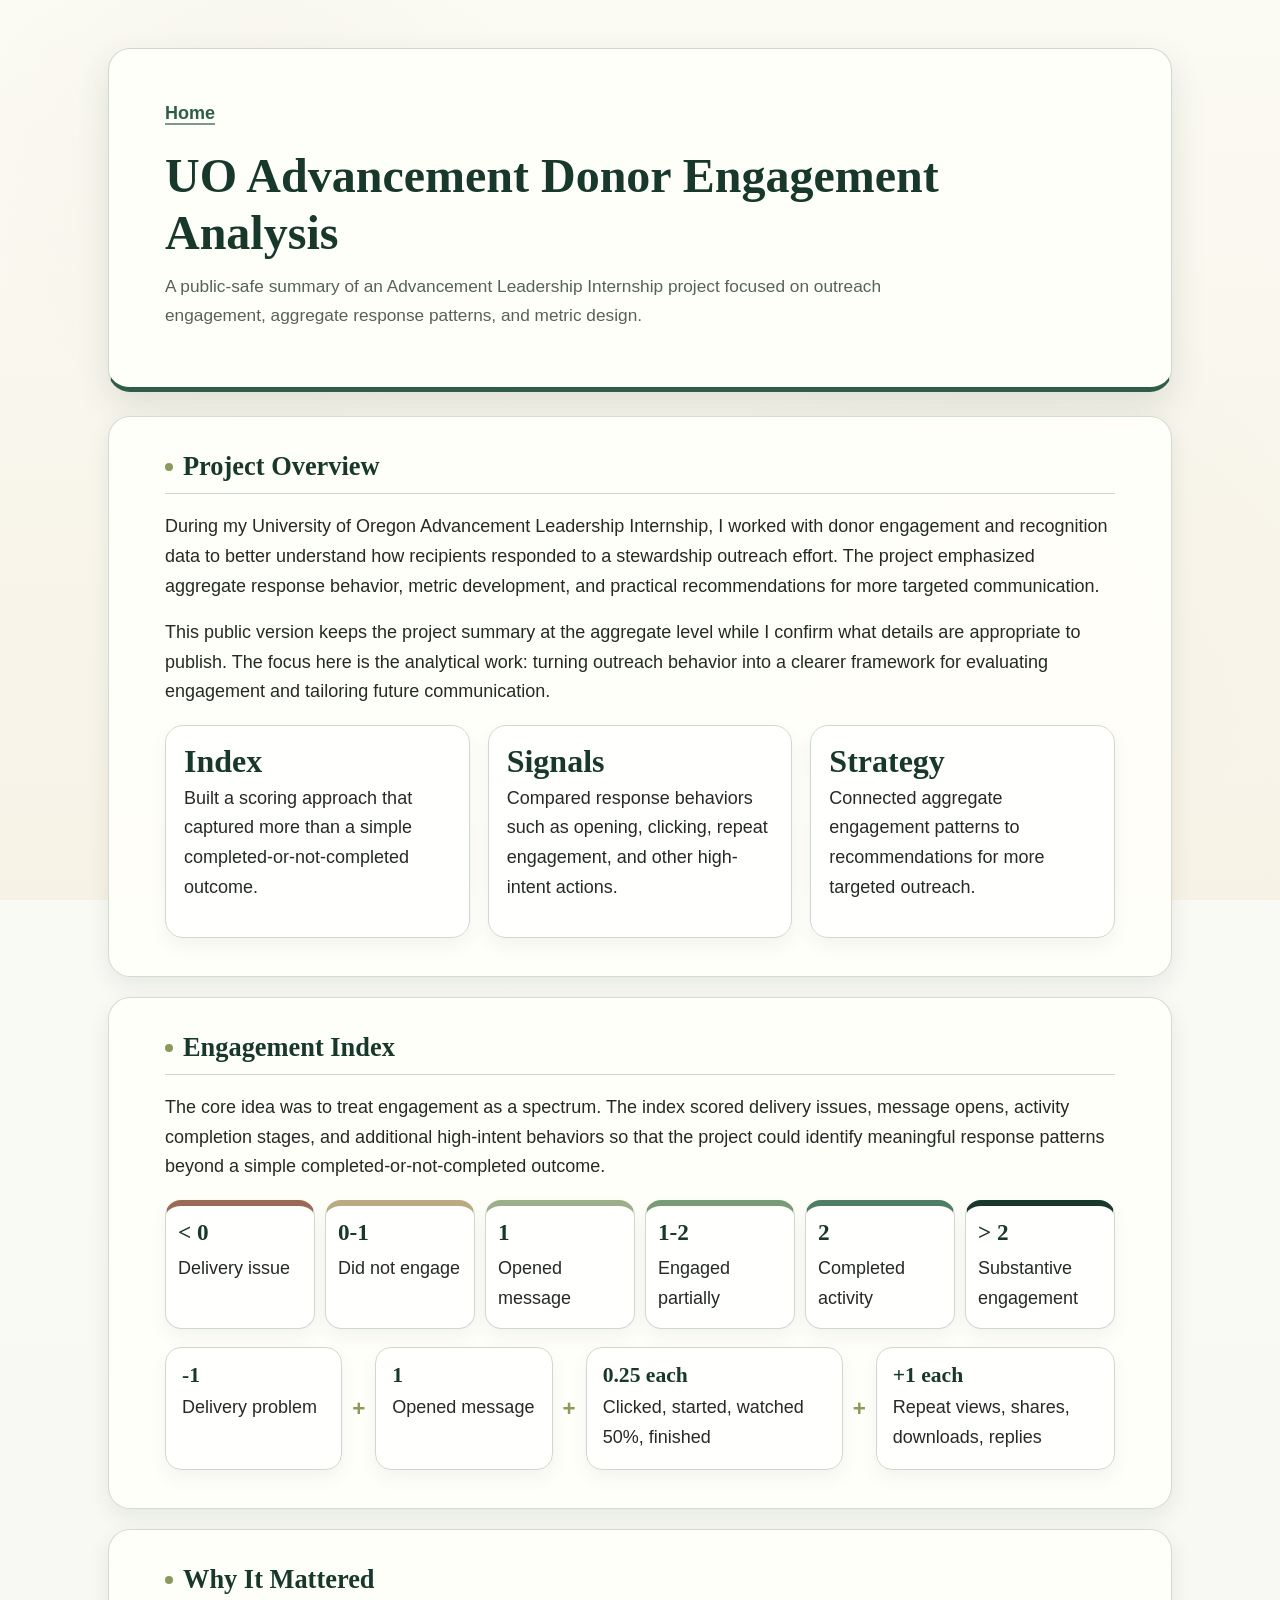
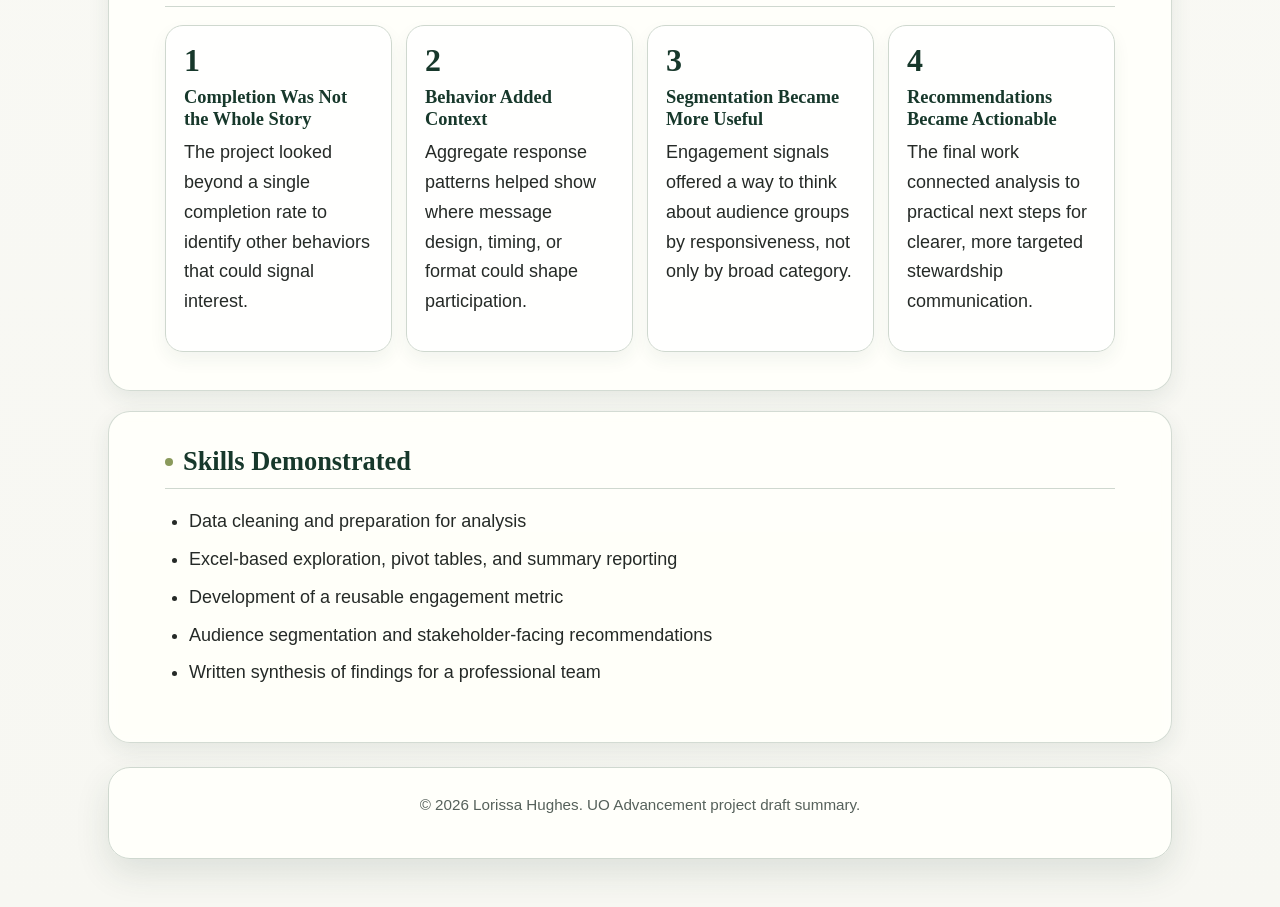
==== advancement-donor-engagement-draft.html @ 178d9bb8 "Create ALI pages full and draft" ====
<!DOCTYPE html>
<html lang="en">
<head>
    <meta charset="UTF-8">
    <meta name="viewport" content="width=device-width, initial-scale=1.0">
    <title>UO Advancement Donor Engagement Analysis</title>
    <link rel="stylesheet" href="project8-styles.css?v=6">
</head>
<body class="project-detail">
    <header>
        <p class="project-nav"><a href="index.html" title="Return to home page">Home</a></p>
        <h1>UO Advancement Donor Engagement Analysis</h1>
        <p class="subtitle">A public-safe summary of an Advancement Leadership Internship project focused on outreach engagement, aggregate response patterns, and metric design.</p>
    </header>

    <main class="project-page">
        <section>
            <h2>Project Overview</h2>
            <p>
                During my University of Oregon Advancement Leadership Internship, I worked
                with donor engagement and recognition data to better understand how recipients
                responded to a stewardship outreach effort. The project emphasized aggregate
                response behavior, metric development, and practical recommendations for more
                targeted communication.
            </p>
            <p>
                This public version keeps the project summary at the aggregate level while I
                confirm what details are appropriate to publish. The focus here is the
                analytical work: turning outreach behavior into a clearer framework for
                evaluating engagement and tailoring future communication.
            </p>
            <div class="metric-grid">
                <div class="metric-card">
                    <p class="metric-value">Index</p>
                    <p>Built a scoring approach that captured more than a simple completed-or-not-completed outcome.</p>
                </div>
                <div class="metric-card">
                    <p class="metric-value">Signals</p>
                    <p>Compared response behaviors such as opening, clicking, repeat engagement, and other high-intent actions.</p>
                </div>
                <div class="metric-card">
                    <p class="metric-value">Strategy</p>
                    <p>Connected aggregate engagement patterns to recommendations for more targeted outreach.</p>
                </div>
            </div>
        </section>

        <section>
            <h2>Engagement Index</h2>
            <p>
                The core idea was to treat engagement as a spectrum. The index scored
                delivery issues, message opens, activity completion stages, and additional
                high-intent behaviors so that the project could identify meaningful response
                patterns beyond a simple completed-or-not-completed outcome.
            </p>
            <div class="index-visual">
                <div class="index-scale" aria-label="Engagement index scoring scale">
                    <div class="index-band delivery">
                        <span class="index-score">&lt; 0</span>
                        <span>Delivery issue</span>
                    </div>
                    <div class="index-band no-engagement">
                        <span class="index-score">0-1</span>
                        <span>Did not engage</span>
                    </div>
                    <div class="index-band opened">
                        <span class="index-score">1</span>
                        <span>Opened message</span>
                    </div>
                    <div class="index-band partial">
                        <span class="index-score">1-2</span>
                        <span>Engaged partially</span>
                    </div>
                    <div class="index-band complete">
                        <span class="index-score">2</span>
                        <span>Completed activity</span>
                    </div>
                    <div class="index-band substantive">
                        <span class="index-score">&gt; 2</span>
                        <span>Substantive engagement</span>
                    </div>
                </div>

                <div class="index-formula" aria-label="Engagement index formula">
                    <div class="formula-card">
                        <span class="formula-value">-1</span>
                        <span>Delivery problem</span>
                    </div>
                    <div class="formula-operator">+</div>
                    <div class="formula-card">
                        <span class="formula-value">1</span>
                        <span>Opened message</span>
                    </div>
                    <div class="formula-operator">+</div>
                    <div class="formula-card">
                        <span class="formula-value">0.25 each</span>
                        <span>Clicked, started, watched 50%, finished</span>
                    </div>
                    <div class="formula-operator">+</div>
                    <div class="formula-card">
                        <span class="formula-value">+1 each</span>
                        <span>Repeat views, shares, downloads, replies</span>
                    </div>
                </div>
            </div>
        </section>

        <section>
            <h2>Why It Mattered</h2>
            <div class="insight-grid">
                <div class="insight-card">
                    <p class="insight-value">1</p>
                    <h3>Completion Was Not the Whole Story</h3>
                    <p>The project looked beyond a single completion rate to identify other behaviors that could signal interest.</p>
                </div>
                <div class="insight-card">
                    <p class="insight-value">2</p>
                    <h3>Behavior Added Context</h3>
                    <p>Aggregate response patterns helped show where message design, timing, or format could shape participation.</p>
                </div>
                <div class="insight-card">
                    <p class="insight-value">3</p>
                    <h3>Segmentation Became More Useful</h3>
                    <p>Engagement signals offered a way to think about audience groups by responsiveness, not only by broad category.</p>
                </div>
                <div class="insight-card">
                    <p class="insight-value">4</p>
                    <h3>Recommendations Became Actionable</h3>
                    <p>The final work connected analysis to practical next steps for clearer, more targeted stewardship communication.</p>
                </div>
            </div>
        </section>

        <section>
            <h2>Skills Demonstrated</h2>
            <ul>
                <li>Data cleaning and preparation for analysis</li>
                <li>Excel-based exploration, pivot tables, and summary reporting</li>
                <li>Development of a reusable engagement metric</li>
                <li>Audience segmentation and stakeholder-facing recommendations</li>
                <li>Written synthesis of findings for a professional team</li>
            </ul>
        </section>
    </main>

    <footer>
        <p>&copy; 2026 Lorissa Hughes. UO Advancement project draft summary.</p>
    </footer>
</body>
</html>
---- project8-styles.css ----
/* Lorissa H. */
/* Final project stylesheet: minimalist, professional, with PNW-inspired accents. */

/* Reset the browser defaults so spacing is predictable across the whole page. */
* {
    margin: 0;
    padding: 0;
    box-sizing: border-box;
}

/* Main color palette for the page. */
:root {
    --page: #f7f7f2;
    --surface: rgba(255, 255, 250, 0.96);
    --surface-strong: #ffffff;
    --text: #252a27;
    --muted: #56615b;
    --line: #cfd8cf;
    --green: #2f5d4a;
    --green-dark: #17382b;
    --green-soft: #e4eee8;
    --moss: #8a9a5b;
    --shadow: 0 14px 34px rgba(31, 63, 50, 0.12);
    --shadow-soft: 0 8px 22px rgba(31, 63, 50, 0.09);
}

/* Enables smooth scrolling for in-page links. */
html {
    scroll-behavior: smooth;
}

/* Sets the main page width, typography, and background color. */
body {
    min-height: 100vh;
    max-width: 1120px;
    margin: 0 auto;
    padding: 48px 28px;
    position: relative;
    font-family: -apple-system, BlinkMacSystemFont, "Segoe UI", Arial, sans-serif;
    font-size: 18px;
    font-weight: 400;
    line-height: 1.66;
    color: var(--text);
    background:
        radial-gradient(circle at top left, rgba(228, 238, 232, 0.9), transparent 34rem),
        linear-gradient(180deg, #fbfbf7 0%, var(--page) 100%);
}

/* Adds the transparent redwoods background image behind the content. */
body::before {
    content: "";
    position: fixed;
    top: 0;
    left: 0;
    width: 100%;
    height: 100%;
    background-image:
        linear-gradient(rgba(247, 247, 242, 0.66), rgba(247, 247, 242, 0.88)),
        url("redwoods-background.png");
    background-position: center;
    background-size: cover;
    opacity: 0.95;
    z-index: -1;
}

/* Project detail pages use a quiet warm paper texture instead of a scenic image. */
body.project-detail::before {
    background-image:
        radial-gradient(circle at 20% 18%, rgba(138, 116, 75, 0.035), transparent 18rem),
        radial-gradient(circle at 78% 64%, rgba(138, 116, 75, 0.03), transparent 20rem),
        linear-gradient(180deg, #fbfaf3 0%, #f7f2e6 100%);
    background-position:
        center,
        center,
        center;
    background-size:
        auto,
        auto,
        auto;
    opacity: 1;
}

/* Gives the major page areas a light panel effect so the text stays readable. */
header,
footer {
    background: var(--surface);
    border: 1px solid var(--line);
    border-radius: 22px;
    box-shadow: var(--shadow);
    backdrop-filter: blur(4px);
}

/* Styles the top introduction area. */
header {
    padding: 50px 56px 42px;
    border-bottom: 5px solid var(--green);
}

/* Places intro text and profile photo side by side on larger screens. */
.profile-header {
    display: flex;
    align-items: center;
    gap: 28px;
}

/* Allows the intro text to take up the available space next to the image. */
.profile-text {
    flex: 1;
}

/* Keeps the profile picture consistently sized and cropped. */
.profile-photo {
    width: 190px;
    aspect-ratio: 1;
    object-fit: cover;
    object-position: center;
    border-radius: 24px;
    border: 4px solid var(--surface-strong);
    box-shadow: 0 0 0 1px var(--line);
}

/* Keeps email and phone links grouped without crowding them. */
.contact-links {
    display: flex;
    flex-wrap: wrap;
    gap: 10px 16px;
    margin-bottom: 0;
}

/* Slightly sizes down the contact links so they do not overpower the header. */
.contact-links a {
    font-size: 0.98rem;
}

/* Creates space between the header and the individual content sections. */
main {
    display: grid;
    gap: 18px;
    margin-top: 24px;
}

/* Keeps the footer simple and secondary. */
footer {
    margin-top: 24px;
    padding: 24px 56px;
    color: var(--muted);
    font-size: 0.95rem;
    text-align: center;
}

/* Shared heading style for a consistent hierarchy. */
h1,
h2,
h3 {
    font-family: Georgia, "Times New Roman", serif;
    line-height: 1.2;
    color: var(--green-dark);
    font-weight: 700;
}

/* Main name heading in the header. */
h1 {
    font-size: 3rem;
    margin-bottom: 10px;
    letter-spacing: 0;
}

/* Section headings for each major part of the page. */
h2 {
    margin: 38px 0 18px;
    padding-bottom: 10px;
    border-bottom: 1px solid var(--line);
    font-size: 1.65rem;
}

/* Small moss dot detail before section headings. */
h2::before {
    content: "";
    display: inline-block;
    width: 8px;
    height: 8px;
    margin-right: 10px;
    border-radius: 50%;
    background: var(--moss);
    vertical-align: 0.16em;
}

/* Subheadings for schools, jobs, and projects. */
h3 {
    margin: 24px 0 8px;
    font-size: 1.15rem;
}

/* Subtle divider under the header intro. */
hr {
    width: 100%;
    max-width: 420px;
    margin: 20px 0 14px;
    border: 0;
    border-top: 1px solid var(--line);
}

/* Standard paragraph spacing. */
p {
    margin-bottom: 16px;
}

/* Link styling with a quiet green accent. */
a {
    color: var(--green);
    font-weight: 600;
    text-decoration-thickness: 2px;
    text-decoration-color: rgba(47, 93, 74, 0.62);
    text-underline-offset: 4px;
}

/* Makes links feel interactive when hovered or focused. */
a:hover,
a:focus {
    color: var(--green-dark);
    text-decoration-color: var(--green-dark);
}

/* Navigation styling for an optional menu. */
nav {
    margin-top: 24px;
}

/* Keeps navigation links in a flexible row. */
nav ul {
    display: flex;
    flex-wrap: wrap;
    gap: 10px;
    list-style: none;
}

/* Makes nav links look like clean, small buttons. */
nav a {
    display: inline-block;
    padding: 8px 12px;
    border: 1px solid var(--line);
    border-radius: 999px;
    background: var(--surface-strong);
    color: var(--green-dark);
    text-decoration: none;
}

/* Adds a soft green hover effect to nav links. */
nav a:hover,
nav a:focus {
    border-color: var(--green);
    background: var(--green-soft);
}

/* Adds breathing room inside each content section while softly showing the background around it. */
section {
    padding: 34px 56px 38px;
    border: 1px solid rgba(207, 216, 207, 0.9);
    border-radius: 22px;
    background: rgba(255, 255, 250, 0.93);
    box-shadow: var(--shadow-soft);
    backdrop-filter: blur(4px);
}

/* Keeps the first heading in each section from adding extra top space. */
section h2:first-child {
    margin-top: 0;
}

/* Sets consistent spacing for both ordered and unordered lists. */
ul,
ol {
    margin: 0 0 16px 24px;
}

/* Keeps list items readable instead of cramped. */
li {
    margin-bottom: 8px;
}

/* Makes images responsive so they do not overflow on small screens. */
img {
    max-width: 100%;
    height: auto;
    border-radius: 14px;
    border: 1px solid var(--line);
}

/* Optional blockquote styling for quotes or callouts. */
blockquote {
    margin: 20px 0;
    padding: 14px 18px;
    border-left: 4px solid var(--green);
    border-radius: 10px;
    background: var(--green-soft);
    color: var(--green-dark);
}

/* Table styling for structured information. */
table {
    width: 100%;
    margin: 20px 0;
    border-collapse: collapse;
    border-radius: 12px;
    overflow: hidden;
    background: var(--surface-strong);
}

/* Keeps table cells readable and aligned. */
th,
td {
    padding: 11px 12px;
    border-bottom: 1px solid var(--line);
    text-align: left;
}

td:not(:first-child) {
    text-align: right;
}

.summary-table td:nth-child(2) {
    text-align: right;
}

.summary-table td:nth-child(3) {
    text-align: left;
}

/* Highlights table headers with the soft green accent. */
th {
    color: var(--green-dark);
    background: #d6e7dc;
}

/* Softly marks important p-values without overpowering the table. */
td.p-value-highlight {
    border-radius: 8px;
    background: rgba(228, 238, 232, 0.78);
    color: var(--green-dark);
    font-weight: 700;
}

.table-note {
    margin-top: -10px;
    color: var(--muted);
    font-size: 0.9rem;
}

/* Shared styling for buttons and button-like links. */
button,
.button {
    display: inline-block;
    padding: 11px 18px;
    border: 1px solid var(--green);
    border-radius: 10px;
    background: var(--green);
    color: #ffffff;
    font: inherit;
    font-weight: 700;
    text-decoration: none;
    cursor: pointer;
}

/* Darkens buttons on hover/focus for clearer interaction feedback. */
button:hover,
button:focus,
.button:hover,
.button:focus {
    background: var(--green-dark);
    border-color: var(--green-dark);
}

/* Intro/subtitle text should feel quieter than the main heading. */
.intro,
.subtitle {
    max-width: 760px;
    color: var(--muted);
    font-size: 1.08rem;
}

/* Small highlight style for key phrases. */
.highlight {
    padding: 2px 7px;
    border-radius: 999px;
    background: var(--green-soft);
    color: var(--green-dark);
    font-weight: 650;
}

/* Simple card style for repeated content blocks. */
.card {
    margin: 18px 0;
    padding: 18px;
    border: 1px solid var(--line);
    border-radius: 14px;
    background: var(--surface-strong);
}

/* Organizes featured projects across the page. */
.featured-projects-grid {
    display: grid;
    grid-template-columns: repeat(3, 1fr);
    gap: 22px;
}

/* Keeps featured project entries distinct without making them feel heavy. */
.featured-project {
    display: flex;
    flex-direction: column;
    padding: 24px;
    border: 1px solid var(--line);
    border-radius: 18px;
    background: rgba(255, 255, 255, 0.76);
    box-shadow: 0 8px 18px rgba(31, 63, 50, 0.08);
}

/* Keeps project titles compact inside the horizontal layout. */
.featured-project h3 {
    margin-top: 0;
    color: var(--green-dark);
    font-size: 1.28rem;
    font-weight: 700;
}

/* Pushes each project button to the bottom of its block. */
.featured-project .button {
    align-self: center;
    margin-top: auto;
}

/* Secondary details like dates and locations. */
.details {
    color: var(--muted);
    font-size: 1.02rem;
}

/* Project detail pages use the same panels with focused code examples. */
.project-page {
    display: block;
}

.project-page section {
    margin-top: 20px;
}

.project-nav {
    margin: 0 0 18px;
}

.code-sample {
    overflow-x: auto;
    padding: 18px;
    border: 1px solid var(--line);
    border-radius: 16px;
    background: #1f2a24;
    color: #f4f7f1;
    font-size: 1rem;
    line-height: 1.5;
}

.project-actions {
    display: flex;
    flex-wrap: wrap;
    gap: 12px;
}

/* Keeps project screenshots polished and full-width. */
.scene-image {
    display: block;
    width: 100%;
    margin-top: 14px;
    border-radius: 18px;
    box-shadow: var(--shadow-soft);
}

/* Pairs project takeaways with supporting visuals when a notebook has one. */
.takeaway-plot {
    margin: 18px 0;
    padding: 16px;
    border: 1px solid var(--line);
    border-radius: 14px;
    background: rgba(255, 255, 255, 0.58);
}

.takeaway-plot p {
    margin-bottom: 12px;
}

.takeaway-plot h3 {
    margin-top: 0;
    margin-bottom: 8px;
}

.takeaway-plot img {
    display: block;
    width: 100%;
    background: #ffffff;
}

/* Gives standalone graphs their own rounded visual container. */
.graph-bubble {
    margin: 16px 0 24px;
    padding: 18px;
    border: 1px solid var(--line);
    border-radius: 20px;
    background: rgba(255, 255, 255, 0.78);
    box-shadow: 0 8px 18px rgba(31, 63, 50, 0.08);
}

.graph-bubble img {
    display: block;
    width: 100%;
    border-radius: 14px;
    background: #ffffff;
}

/* Highlights compact code snippets and numeric results on project pages. */
.result-bubble {
    margin: 16px 0 24px;
    padding: 18px;
    border: 1px solid var(--line);
    border-radius: 20px;
    background: rgba(255, 255, 255, 0.78);
    box-shadow: 0 8px 18px rgba(31, 63, 50, 0.08);
}

.result-bubble pre {
    overflow-x: auto;
    margin-bottom: 12px;
    padding: 14px;
    border-radius: 14px;
    background: #1f2a24;
    color: #f4f7f1;
    font-size: 0.98rem;
    line-height: 1.45;
}

.result-line {
    margin-bottom: 6px;
    color: var(--green-dark);
    font-size: 1.1rem;
    font-weight: 800;
}

.note {
    color: var(--muted);
    font-size: 0.96rem;
}

/* Full notebook exports keep cells readable inside the site design. */
.notebook-cell {
    margin-top: 20px;
    padding: 22px;
    border: 1px solid var(--line);
    border-radius: 20px;
    background: rgba(255, 255, 250, 0.93);
    box-shadow: var(--shadow-soft);
}

.notebook-cell h1,
.notebook-cell h2,
.notebook-cell h3,
.notebook-cell h4 {
    margin-top: 0;
}

.cell-label {
    margin-bottom: 8px;
    color: var(--muted);
    font-size: 0.9rem;
    font-weight: 700;
}

.notebook-output {
    overflow-x: auto;
    margin-top: 12px;
    padding: 14px;
    border: 1px solid var(--line);
    border-radius: 12px;
    background: var(--surface-strong);
    color: var(--text);
    font-size: 0.92rem;
    line-height: 1.45;
}

.notebook-plot {
    display: block;
    max-width: 100%;
    margin-top: 14px;
    border-radius: 14px;
    border: 1px solid var(--line);
    background: #ffffff;
}

.notebook-html-output {
    overflow-x: auto;
    margin-top: 12px;
}


/* Gives the thesis highlight a stronger first-position treatment in featured projects. */
.featured-project-spotlight {
    margin-bottom: 22px;
    border-color: rgba(47, 93, 74, 0.38);
    background: rgba(228, 238, 232, 0.78);
}

.featured-project-spotlight h3 {
    font-size: 1.48rem;
}

/* Thesis page layouts for evidence, metrics, and paired plots. */
.thesis-actions {
    margin-top: 20px;
}

.metric-grid,
.evidence-grid,
.plot-grid {
    display: grid;
    gap: 18px;
}

.metric-grid {
    grid-template-columns: repeat(3, 1fr);
    margin-top: 18px;
}

.evidence-grid,
.plot-grid {
    grid-template-columns: repeat(2, 1fr);
}

.metric-card,
.evidence-card {
    padding: 18px;
    border: 1px solid var(--line);
    border-radius: 18px;
    background: rgba(255, 255, 255, 0.78);
    box-shadow: 0 8px 18px rgba(31, 63, 50, 0.06);
}

.metric-value {
    margin-bottom: 4px;
    color: var(--green-dark);
    font-family: Georgia, "Times New Roman", serif;
    font-size: 2rem;
    font-weight: 800;
    line-height: 1.1;
}

.evidence-card h3,
.metric-card p:last-child {
    margin-top: 0;
}

.index-visual {
    display: grid;
    gap: 18px;
    margin-top: 18px;
}

.index-scale,
.index-formula {
    display: grid;
    gap: 10px;
}

.index-scale {
    grid-template-columns: repeat(6, 1fr);
}

.index-band,
.formula-card,
.activity-phase-chart {
    border: 1px solid var(--line);
    background: rgba(255, 255, 255, 0.78);
    box-shadow: 0 8px 18px rgba(31, 63, 50, 0.06);
}

.index-band {
    min-height: 118px;
    padding: 14px 12px;
    border-radius: 16px;
    border-top-width: 6px;
}

.index-band.delivery {
    border-top-color: #9b6a57;
}

.index-band.no-engagement {
    border-top-color: #b9aa83;
}

.index-band.opened {
    border-top-color: #9caf88;
}

.index-band.partial {
    border-top-color: #789b78;
}

.index-band.complete {
    border-top-color: #4f7d65;
}

.index-band.substantive {
    border-top-color: var(--green-dark);
}

.index-score,
.formula-value,
.phase-value {
    display: block;
    color: var(--green-dark);
    font-family: Georgia, "Times New Roman", serif;
    font-weight: 800;
    line-height: 1.1;
}

.index-score {
    margin-bottom: 8px;
    font-size: 1.45rem;
}

.index-formula {
    align-items: stretch;
    grid-template-columns: 1fr auto 1fr auto 1.45fr auto 1.35fr;
}

.formula-card {
    padding: 16px;
    border-radius: 16px;
}

.formula-value {
    margin-bottom: 6px;
    font-size: 1.35rem;
}

.formula-operator {
    align-self: center;
    color: var(--moss);
    font-size: 1.4rem;
    font-weight: 800;
}

.activity-phase-chart {
    margin: 18px 0;
    padding: 20px;
    border-radius: 18px;
}

.activity-phase-chart h3 {
    margin-top: 0;
    text-align: center;
}

.phase-bars {
    display: grid;
    align-items: end;
    grid-template-columns: repeat(6, 1fr);
    gap: 14px;
    min-height: 260px;
    padding-top: 12px;
}

.phase-bar {
    display: grid;
    align-items: end;
    grid-template-rows: auto 1fr auto;
    min-height: 238px;
    text-align: center;
}

.phase-fill {
    display: block;
    width: 100%;
    height: var(--bar-height);
    min-height: 16px;
    border-radius: 8px 8px 0 0;
    background: #5f8e4f;
}

.phase-value {
    margin-bottom: 8px;
    font-size: 1rem;
}

.phase-label {
    margin-top: 8px;
    color: var(--muted);
    font-size: 0.92rem;
    font-weight: 700;
}

.insight-grid {
    display: grid;
    grid-template-columns: repeat(4, 1fr);
    gap: 14px;
    margin-top: 18px;
}

.insight-card,
.chart-panel {
    border: 1px solid var(--line);
    background: rgba(255, 255, 255, 0.78);
    box-shadow: 0 8px 18px rgba(31, 63, 50, 0.06);
}

.insight-card {
    padding: 18px;
    border-radius: 18px;
}

.insight-card h3,
.chart-panel h3 {
    margin-top: 0;
}

.insight-value {
    margin-bottom: 10px;
    color: var(--green-dark);
    font-family: Georgia, "Times New Roman", serif;
    font-size: 2rem;
    font-weight: 800;
    line-height: 1;
}

.chart-panel {
    margin-top: 18px;
    padding: 20px;
    border-radius: 18px;
}

.segment-chart,
.activity-change-chart {
    display: grid;
    gap: 10px;
}

.segment-row,
.activity-change-row {
    display: grid;
    align-items: center;
    grid-template-columns: minmax(136px, 0.9fr) 1fr 64px;
    gap: 12px;
    padding: 10px;
    border-radius: 12px;
}

.highlight-row {
    background: rgba(228, 238, 232, 0.7);
}

.segment-label {
    color: var(--green-dark);
    font-weight: 700;
}

.segment-track,
.mini-bar {
    height: 16px;
    overflow: hidden;
    border-radius: 999px;
    background: rgba(207, 216, 207, 0.62);
}

.segment-fill,
.mini-bar span {
    display: block;
    width: var(--bar-width);
    height: 100%;
    border-radius: inherit;
    background: #5f8e4f;
}

.segment-score {
    color: var(--green-dark);
    font-weight: 800;
    text-align: right;
}

.thesis-page .graph-bubble h3 {
    margin-top: 0;
}

/* Mobile layout adjustments so the page still works on phones. */
@media (max-width: 700px) {
    /* Reduces the outer page padding on smaller screens. */
    body {
        padding: 22px 14px;
        font-size: 17px;
    }

    /* Keeps the main panels from feeling too tight on mobile. */
    header,
    footer {
        padding-left: 22px;
        padding-right: 22px;
    }

    /* Reduces section padding on smaller screens. */
    section {
        padding: 26px 22px 28px;
    }

    /* Stacks featured projects so they stay readable on narrow screens. */
    .featured-projects-grid {
        grid-template-columns: 1fr;
    }

    /* Stacks the intro text and profile photo on narrow screens. */
    .profile-header {
        align-items: flex-start;
        flex-direction: column;
        gap: 18px;
    }

    /* Makes the profile photo smaller on mobile. */
    .profile-photo {
        width: 136px;
    }

    /* Stacks contact links so they are easy to tap. */
    .contact-links {
        display: block;
    }

    /* Adds space between stacked contact links. */
    .contact-links a {
        display: block;
        margin-bottom: 6px;
    }

    /* Scales the main heading down on mobile. */
    h1 {
        font-size: 2.45rem;
    }

    h2 {
        font-size: 1.55rem;
    }

    h3 {
        font-size: 1.18rem;
    }

    /* Stacks nav links on small screens. */
    nav ul {
        display: block;
    }

    /* Adds spacing between stacked nav list items. */
    nav li {
        margin-bottom: 8px;
    }

    /* Makes nav links full width for easier tapping. */
    nav a {
        width: 100%;
    }
}

@media (max-width: 900px) {
    .metric-grid,
    .evidence-grid,
    .plot-grid,
    .insight-grid,
    .index-scale,
    .index-formula,
    .phase-bars {
        grid-template-columns: 1fr;
    }

    .formula-operator {
        display: none;
    }

    .index-band {
        min-height: auto;
    }

    .phase-bars {
        align-items: stretch;
        min-height: auto;
    }

    .phase-bar {
        grid-template-columns: 78px 1fr 92px;
        grid-template-rows: auto;
        align-items: center;
        min-height: auto;
        text-align: left;
    }

    .phase-fill {
        width: var(--bar-height);
        height: 18px;
        border-radius: 0 8px 8px 0;
    }

    .phase-value,
    .phase-label {
        margin: 0;
    }

    .segment-row,
    .activity-change-row {
        grid-template-columns: 1fr;
    }

    .segment-score {
        text-align: left;
    }
}
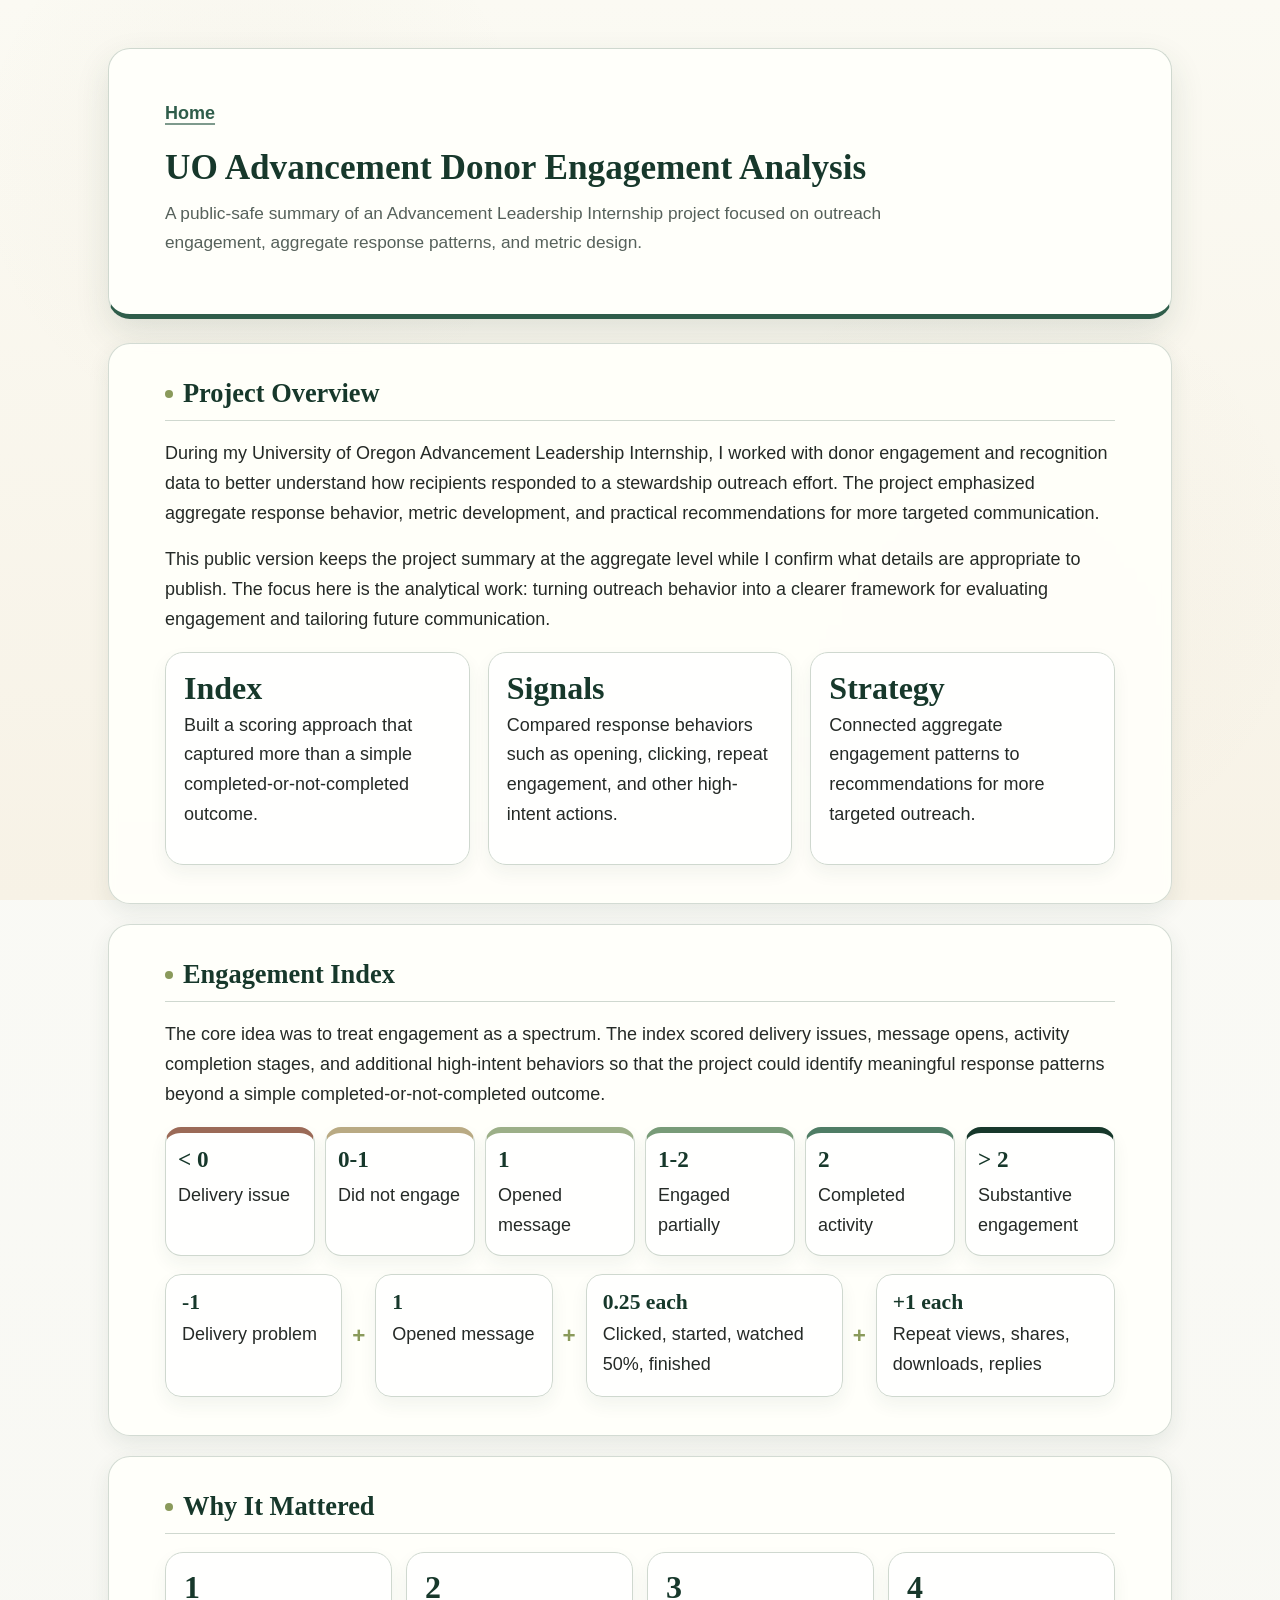
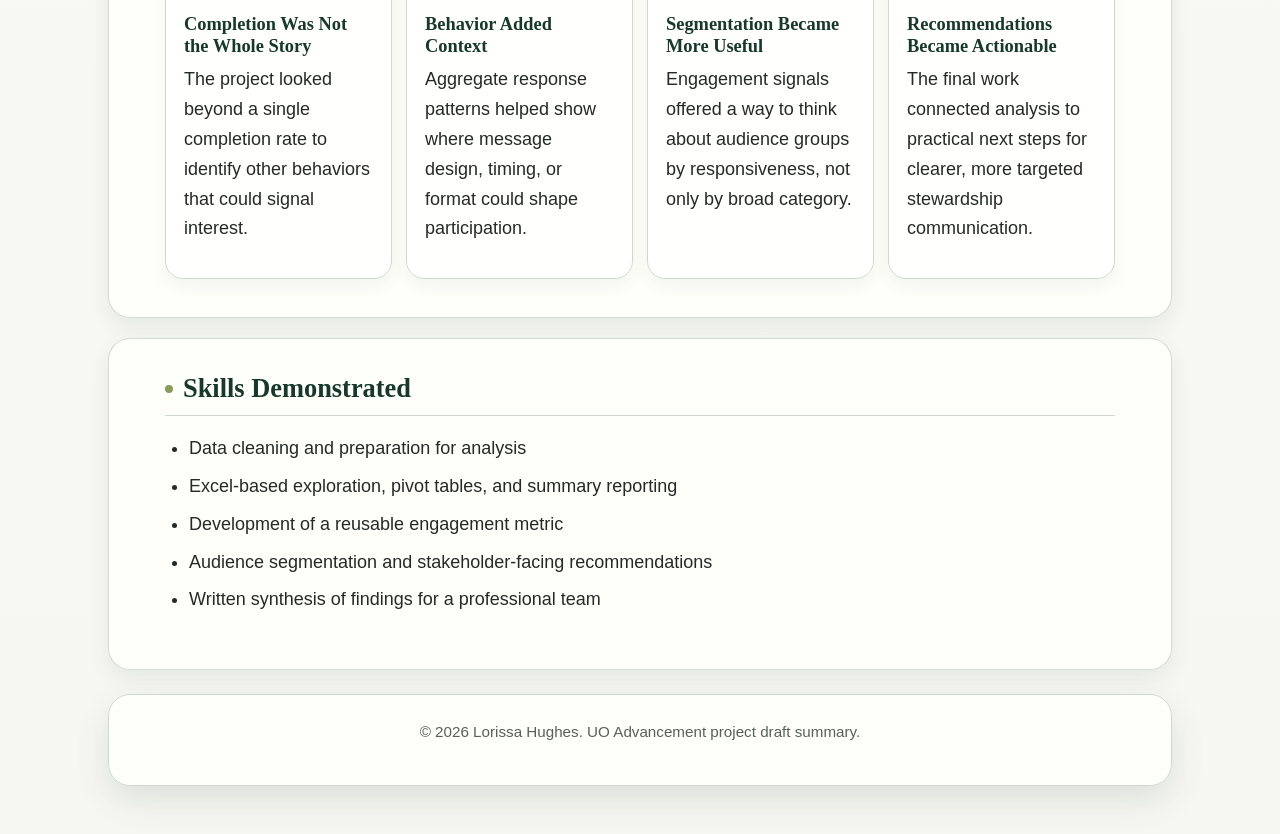
==== commit 511b9381: "update thesis title, all title sizes, add specification block" ====
--- a/advancement-donor-engagement-draft.html
+++ b/advancement-donor-engagement-draft.html
@@ -4,7 +4,7 @@
     <meta charset="UTF-8">
     <meta name="viewport" content="width=device-width, initial-scale=1.0">
     <title>UO Advancement Donor Engagement Analysis</title>
-    <link rel="stylesheet" href="project8-styles.css?v=6">
+    <link rel="stylesheet" href="project8-styles.css?v=24">
 </head>
 <body class="project-detail">
     <header>
--- a/project8-styles.css
+++ b/project8-styles.css
@@ -155,14 +155,33 @@
     font-family: Georgia, "Times New Roman", serif;
     line-height: 1.2;
     color: var(--green-dark);
-    font-weight: 700;
+    font-weight: 600;
 }
 
 /* Main name heading in the header. */
 h1 {
-    font-size: 3rem;
+    font-size: 2.58rem;
     margin-bottom: 10px;
     letter-spacing: 0;
+    text-shadow: 0 1px 0 rgba(255, 255, 255, 0.72);
+}
+
+body.project-detail > header h1 {
+    font-size: 2.2rem;
+}
+
+.thesis-title {
+    max-width: none;
+    font-size: 1.95rem;
+}
+
+.thesis-title-subtitle {
+    display: block;
+    margin-top: 6px;
+    color: #496f40;
+    font-size: 0.66em;
+    font-style: italic;
+    font-weight: 500;
 }
 
 /* Section headings for each major part of the page. */
@@ -378,6 +397,15 @@
     font-size: 1.08rem;
 }
 
+.profile-tagline {
+    max-width: 820px;
+    color: #3f4f47;
+    font-family: inherit;
+    font-size: 1.18rem;
+    font-style: italic;
+    line-height: 1.48;
+}
+
 /* Small highlight style for key phrases. */
 .highlight {
     padding: 2px 7px;
@@ -419,7 +447,7 @@
     margin-top: 0;
     color: var(--green-dark);
     font-size: 1.28rem;
-    font-weight: 700;
+    font-weight: 600;
 }
 
 /* Pushes each project button to the bottom of its block. */
@@ -456,6 +484,27 @@
     color: #f4f7f1;
     font-size: 1rem;
     line-height: 1.5;
+}
+
+.model-spec {
+    overflow-x: auto;
+    margin: 18px 0;
+    padding: 20px 22px;
+    border: 1px solid rgba(138, 154, 91, 0.48);
+    border-radius: 14px;
+    background: rgba(255, 255, 255, 0.86);
+    box-shadow: 0 8px 18px rgba(31, 63, 50, 0.06);
+    text-align: center;
+}
+
+.model-equation {
+    display: inline-block;
+    min-width: max-content;
+    color: var(--green-dark);
+    font-family: Georgia, "Times New Roman", serif;
+    font-size: 1.48rem;
+    font-weight: 400;
+    line-height: 1.45;
 }
 
 .project-actions {
@@ -936,7 +985,11 @@
 
     /* Scales the main heading down on mobile. */
     h1 {
-        font-size: 2.45rem;
+        font-size: 2.08rem;
+    }
+
+    body.project-detail > header h1 {
+        font-size: 1.86rem;
     }
 
     h2 {
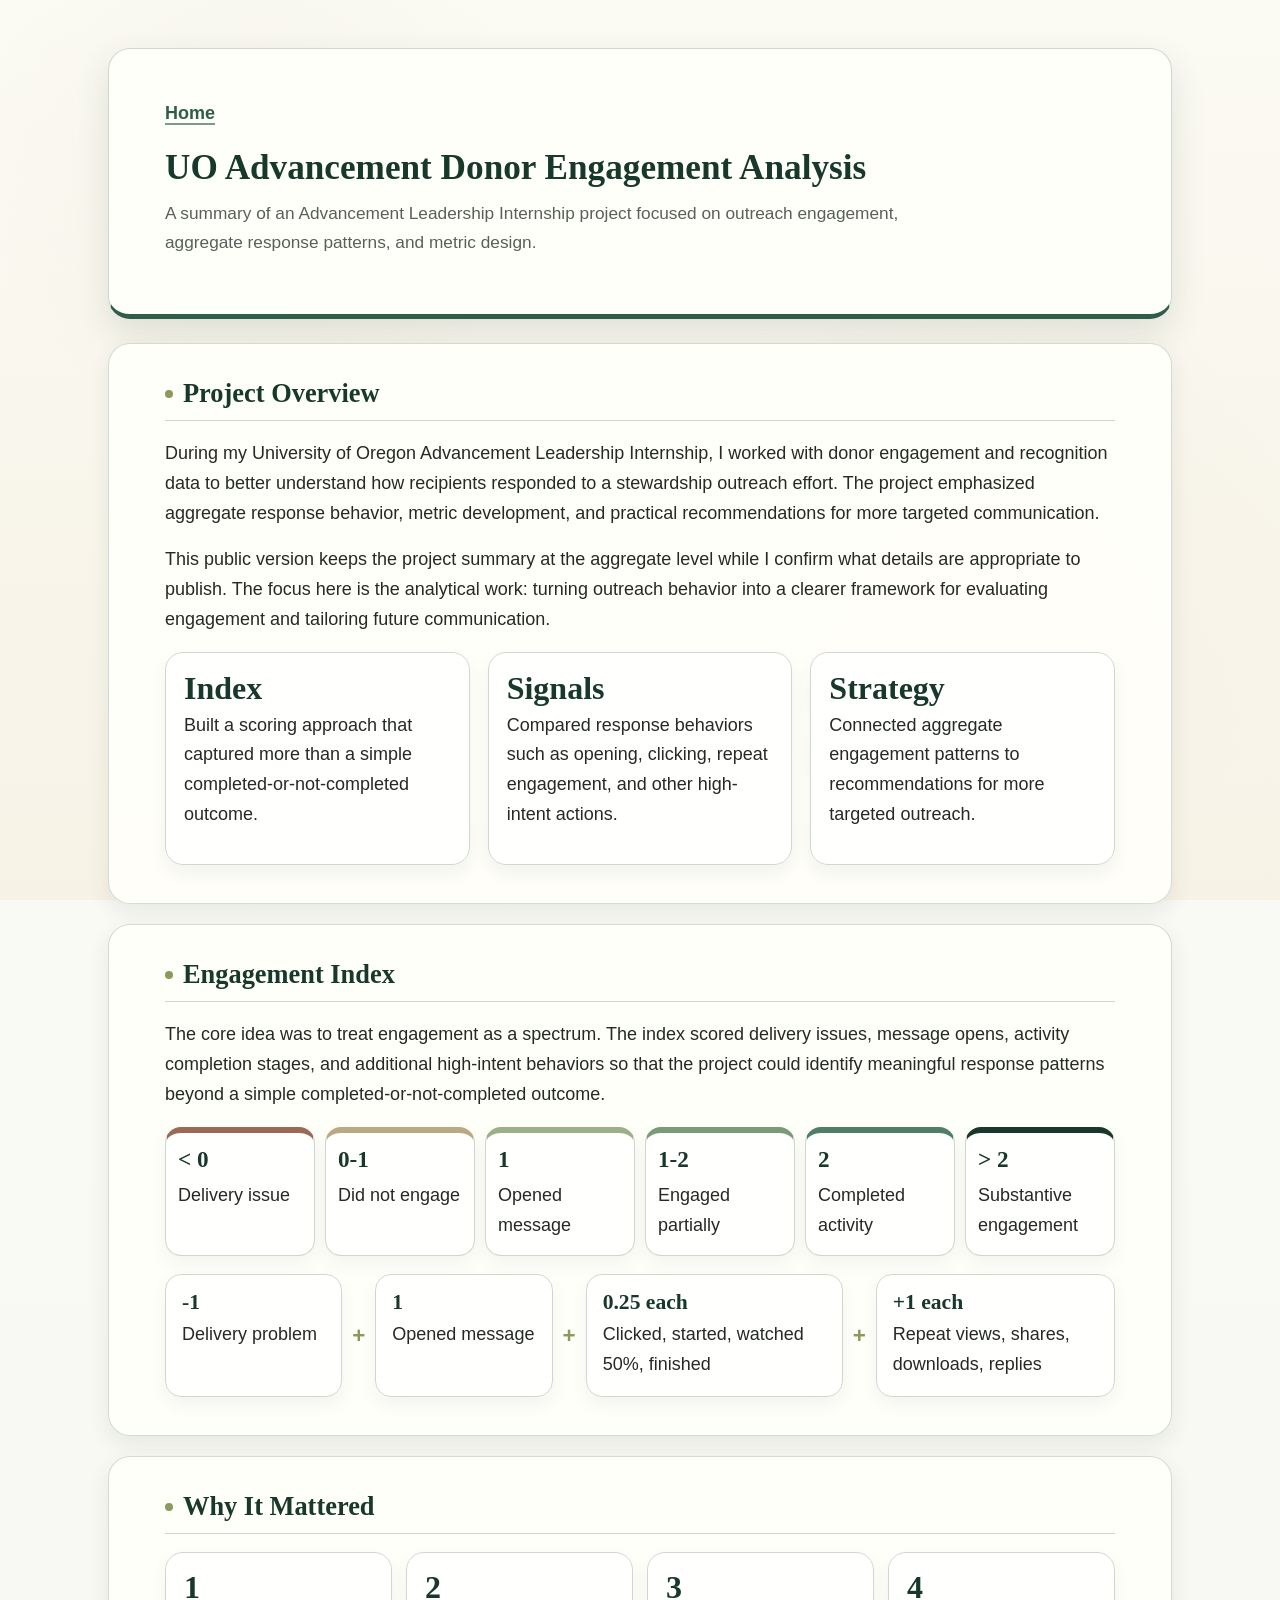
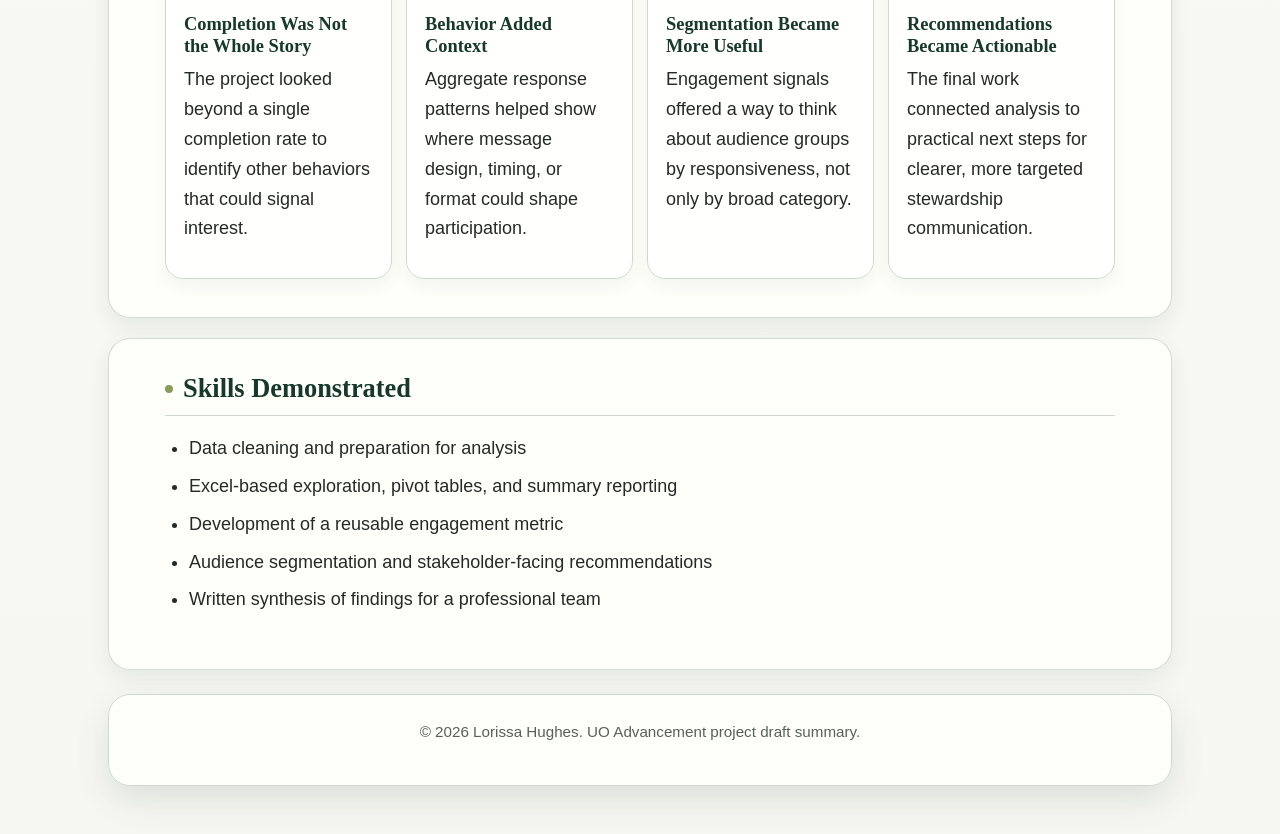
==== commit bc02e536: "fix advancement tag draft" ====
--- a/advancement-donor-engagement-draft.html
+++ b/advancement-donor-engagement-draft.html
@@ -10,7 +10,7 @@
     <header>
         <p class="project-nav"><a href="index.html" title="Return to home page">Home</a></p>
         <h1>UO Advancement Donor Engagement Analysis</h1>
-        <p class="subtitle">A public-safe summary of an Advancement Leadership Internship project focused on outreach engagement, aggregate response patterns, and metric design.</p>
+        <p class="subtitle">A summary of an Advancement Leadership Internship project focused on outreach engagement, aggregate response patterns, and metric design.</p>
     </header>
 
     <main class="project-page">
